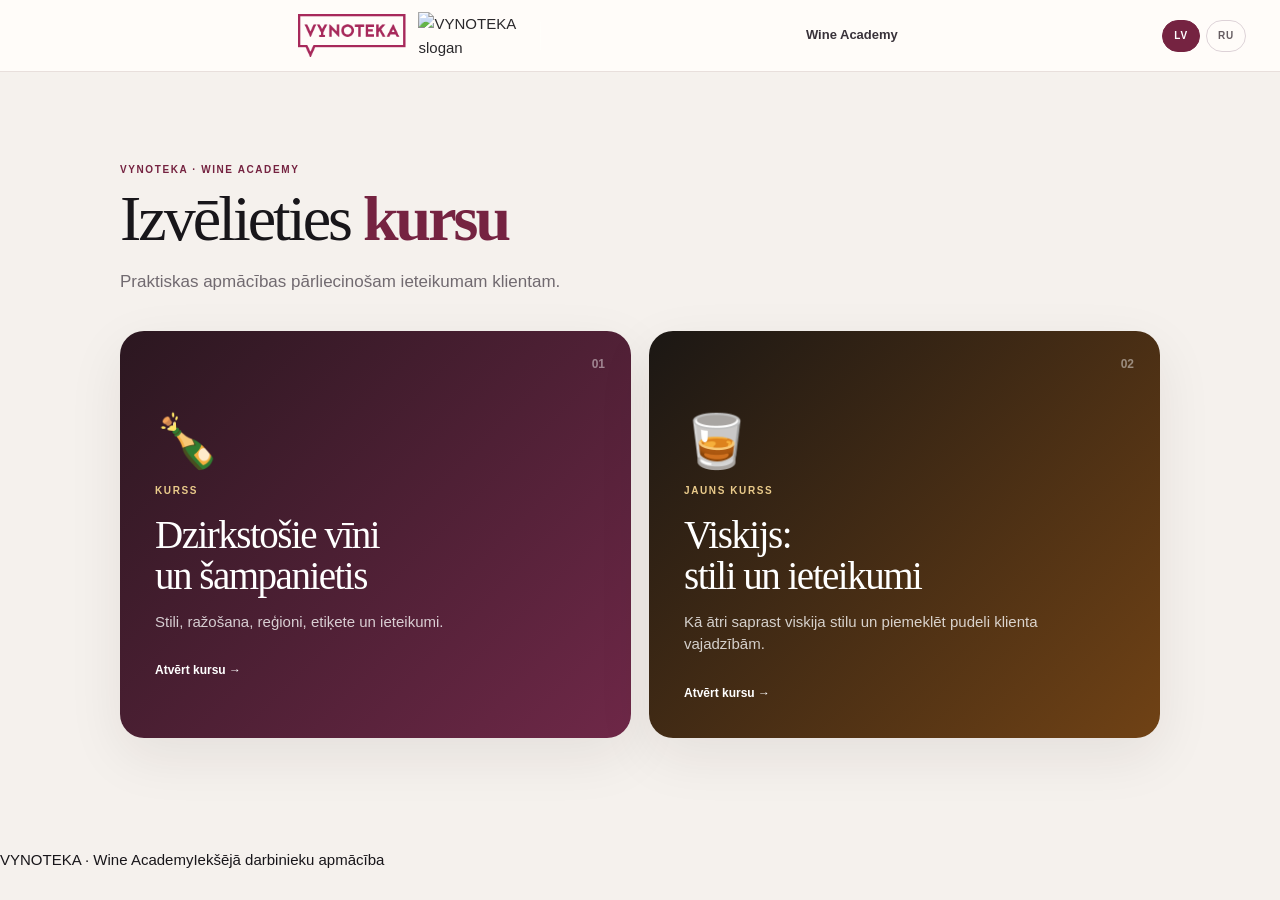
==== index.html @ c2e8c4f8 "Add files via upload" ====
<!doctype html><html lang="lv"><head><meta charset="utf-8"><meta name="viewport" content="width=device-width,initial-scale=1"><title>VYNOTEKA Wine Academy</title><link rel="stylesheet" href="style.css"></head><body class="academy-home"><header class="topbar">
  <div class="brand brand-logos"><img class="brand-logo-main" alt="VYNOTEKA" src="[data-uri]"><img class="brand-logo-slogan" alt="VYNOTEKA slogan" src="https://vynoteka.lv/build/assets/images/slogan_lv.svg"></div>
  <div class="top-center"><span data-ru>Wine Academy</span><span data-lv>Wine Academy</span></div>
  <div class="language-switch">
    <button id="lvBtn" class="lang active">LV</button>
    <button id="ruBtn" class="lang">RU</button>
  </div>
</header><main class="academy-selector"><div class="selector-intro"><div class="eyebrow">VYNOTEKA · WINE ACADEMY</div><h1 data-ru>Выберите <strong>курс</strong></h1><h1 data-lv>Izvēlieties <strong>kursu</strong></h1><p data-ru>Практическое обучение для уверенной рекомендации напитков клиентам.</p><p data-lv>Praktiskas apmācības pārliecinošam ieteikumam klientam.</p></div><div class="course-choice-grid"><a class="course-choice sparkling" href="sparkling-wine.html"><span class="choice-number">01</span><span class="choice-icon">🍾</span><div class="eyebrow" data-ru>КУРС</div><div class="eyebrow" data-lv>KURSS</div><h2 data-ru>Игристые вина<br>и шампанское</h2><h2 data-lv>Dzirkstošie vīni<br>un šampanietis</h2><p data-ru>Стили, производство, регионы, этикетка и рекомендации.</p><p data-lv>Stili, ražošana, reģioni, etiķete un ieteikumi.</p><span class="choice-link" data-ru>Открыть курс →</span><span class="choice-link" data-lv>Atvērt kursu →</span></a><a class="course-choice whisky" href="whisky.html"><span class="choice-number">02</span><span class="choice-icon">🥃</span><div class="eyebrow" data-ru>НОВЫЙ КУРС</div><div class="eyebrow" data-lv>JAUNS KURSS</div><h2 data-ru>Виски:<br>стили и рекомендации</h2><h2 data-lv>Viskijs:<br>stili un ieteikumi</h2><p data-ru>Как быстро понять стиль виски и подобрать бутылку под запрос.</p><p data-lv>Kā ātri saprast viskija stilu un piemeklēt pudeli klienta vajadzībām.</p><span class="choice-link" data-ru>Открыть курс →</span><span class="choice-link" data-lv>Atvērt kursu →</span></a></div></main><footer><span>VYNOTEKA · Wine Academy</span><span data-ru>Внутреннее обучение персонала</span><span data-lv>Iekšējā darbinieku apmācība</span></footer><script src="script.js"></script></body></html>
---- style.css ----
:root{
  --ink:#18161a;--muted:#716a70;--bg:#f5f1ed;--paper:#fffdfa;--line:#e8dfdc;
  --wine:#752341;--wine2:#9e3d62;--rose:#f1dbe2;--gold:#b88a4a;--gold2:#ead9bd;
  --dark:#171316;--dark2:#241a20;--good:#35775b;--bad:#a54c57;
  --shadow:0 18px 55px rgba(37,22,29,.08);--radius:22px;
}
*{box-sizing:border-box}html{scroll-behavior:smooth}body{margin:0;background:var(--bg);color:var(--ink);font:15px/1.6 Inter,ui-sans-serif,Segoe UI,Arial,sans-serif}button,a{font:inherit}
body.lv [data-ru],body.ru [data-lv]{display:none}
/* TOP BAR */
.topbar{height:72px;background:rgba(255,253,250,.92);backdrop-filter:blur(18px);border-bottom:1px solid var(--line);position:sticky;top:0;z-index:50;display:flex;align-items:center;justify-content:space-between;padding:0 34px}.topbar:before{content:"";font-weight:950;letter-spacing:-1.8px;font-size:25px;color:var(--wine);border:0;padding:0}.top-center{font-size:13px;font-weight:750;color:#39323a}.language-switch,.landing-lang{display:flex;gap:6px}.lang{border:1px solid #ddd2d7;background:transparent;color:#665d62;border-radius:999px;padding:7px 11px;cursor:pointer;font-size:10px;font-weight:900;letter-spacing:.08em}.lang.active{background:var(--wine);color:#fff;border-color:var(--wine)}
/* LANDING */
.landing{background:linear-gradient(180deg,#191316 0%,#21161c 58%,#f5f1ed 58.1%,#f5f1ed 100%);padding:0 0 80px}.landing-wrap{max-width:1240px;margin:0 auto;padding:28px 26px 0}.landing-topline{display:flex;justify-content:space-between;align-items:center;color:#eadfe3}.landing-topline .eyebrow{color:#d8b982}.landing-hero{min-height:560px;margin-top:14px;display:grid;grid-template-columns:1.15fr .85fr;gap:38px;align-items:center}.hero-copy{color:#fff}.hero-kicker{display:inline-flex;padding:7px 11px;border:1px solid rgba(255,255,255,.15);background:rgba(255,255,255,.06);border-radius:999px;font-size:9px;letter-spacing:.18em;font-weight:900;color:#d9bdc8}.hero-copy h1{font:500 clamp(58px,7vw,98px)/.88 Georgia,serif;letter-spacing:-5px;margin:20px 0 20px}.hero-copy h1 strong{font-weight:500;color:#dca7b8}.hero-copy p{max-width:650px;color:#d6cbd0;font-size:17px}.hero-actions{display:flex;align-items:center;gap:15px;margin-top:26px;flex-wrap:wrap}.landing-primary{border:0;background:#fff;color:var(--wine);border-radius:999px;padding:13px 19px;font-weight:900;cursor:pointer;box-shadow:0 12px 34px rgba(0,0,0,.22)}.landing-primary:hover{transform:translateY(-2px)}.hero-note{color:#cbbdc2;font-size:11px;font-weight:700}
.hero-side{display:flex;flex-direction:column;align-items:center;gap:18px}.bottle-art{position:relative;width:285px;height:405px;filter:drop-shadow(0 30px 35px rgba(0,0,0,.32))}.bottle-neck{position:absolute;top:0;left:116px;width:54px;height:115px;border-radius:14px 14px 7px 7px;background:linear-gradient(90deg,#4c2634,#9b5b71 50%,#321a24)}.bottle-cap{position:absolute;top:0;left:116px;width:54px;height:25px;border-radius:8px;background:linear-gradient(90deg,#b2874e,#efdbb5,#8d6536)}.bottle-body{position:absolute;top:91px;left:43px;width:200px;height:298px;border-radius:78px 78px 44px 44px;background:radial-gradient(circle at 35% 20%,#76515e,#26151d 58%,#130f12);border:1px solid rgba(255,255,255,.12);display:grid;place-items:center}.bottle-label{width:137px;height:175px;background:#f5ead8;color:#2a2023;border:6px double #ad8b59;display:grid;place-items:center;text-align:center;font-weight:950;line-height:1.05;box-shadow:0 10px 25px rgba(0,0,0,.18)}.bottle-label small{display:block;letter-spacing:2px;font-size:9px;font-weight:800}.hero-tag{background:rgba(255,255,255,.08);border:1px solid rgba(255,255,255,.12);backdrop-filter:blur(16px);color:#e8dfe3;padding:12px 16px;border-radius:15px;font-size:11px;text-align:center}.hero-tag b{display:block;color:#fff}.landing-stats{display:grid;grid-template-columns:repeat(4,1fr);gap:10px;margin-top:18px}.landing-stats>div{background:rgba(255,255,255,.07);border:1px solid rgba(255,255,255,.12);border-radius:16px;padding:17px;color:#fff;backdrop-filter:blur(12px)}.landing-stats b{display:block;font-size:28px}.landing-stats span{font-size:11px;color:#cfc3c8}.landing-section-title{margin-top:105px;text-align:center}.landing-section-title .eyebrow{color:#9f7a82}.landing-section-title h2{font:500 43px/1.05 Georgia,serif;color:var(--ink);letter-spacing:-1.5px;margin:7px 0 28px}
.module-grid{display:grid;grid-template-columns:repeat(3,1fr);gap:12px}.module-grid article{background:var(--paper);border:1px solid var(--line);border-radius:18px;padding:20px;box-shadow:var(--shadow);transition:.2s}.module-grid article:hover{transform:translateY(-4px);box-shadow:0 24px 60px rgba(41,22,31,.12)}.module-grid article>span{display:inline-grid;place-items:center;width:32px;height:32px;border-radius:50%;background:var(--rose);color:var(--wine);font-size:10px;font-weight:950}.module-grid h3{font-size:17px;margin:14px 0 4px}.module-grid p{color:var(--muted);font-size:12px;margin:4px 0}.module-final{background:linear-gradient(135deg,#25151d,#452332)!important;color:#fff;border-color:#5a3141!important}.module-final p{color:#d3c2c9}.module-final>span{background:#d8b982!important;color:#24181c!important}.landing-bottom{margin-top:18px;padding:20px 21px;background:var(--paper);border:1px solid var(--line);border-radius:20px;display:flex;justify-content:space-between;align-items:end;gap:20px;box-shadow:var(--shadow)}.flow{display:flex;align-items:center;gap:16px;margin-top:9px}.flow span{display:flex;align-items:center;gap:8px;font-size:12px;font-weight:800}.flow b{width:27px;height:27px;display:grid;place-items:center;border-radius:50%;background:var(--wine);color:#fff;font-size:9px}.flow i{font-style:normal;color:#b9aeb3}.landing-secondary{border:1px solid var(--wine);color:var(--wine);background:transparent;border-radius:999px;padding:11px 16px;font-weight:900;cursor:pointer;white-space:nowrap}
/* COURSE APP */
.app{max-width:1240px;margin:0 auto;background:var(--paper);display:flex;min-height:calc(100vh - 72px);box-shadow:0 0 0 1px #eee7e4}.sidebar{width:250px;flex:0 0 250px;background:#fbf7f4;border-right:1px solid var(--line);padding:22px 14px;position:sticky;top:72px;height:calc(100vh - 72px);overflow:auto}.progress-row{display:flex;justify-content:space-between;color:#756c72;font-size:11px;margin-bottom:7px}.progress{height:7px;background:#ebe3e5;border-radius:99px;overflow:hidden}.progress div{height:100%;width:0;background:linear-gradient(90deg,var(--wine),var(--wine2));transition:.25s}.nav{width:100%;border:0;background:transparent;color:#625a60;border-radius:12px;text-align:left;display:flex;gap:9px;align-items:center;padding:10px 10px;cursor:pointer;font-size:12px;margin:2px 0}.nav span:first-child{width:25px;color:#aa9ba2;font-size:9px;font-weight:900}.nav.active{background:#f1e2e7;color:var(--wine);font-weight:850;box-shadow:inset 3px 0 0 var(--wine)}.nav:hover{background:#f5eaed}.side-note{margin-top:18px;border-top:1px solid var(--line);padding-top:15px;color:#756c72;font-size:11px}.side-note b{color:var(--wine)}.content{width:calc(100% - 250px);padding:38px 42px;background:var(--paper)}.section{display:none}.section.active{display:block}.eyebrow{font-size:10px;letter-spacing:.16em;text-transform:uppercase;color:var(--wine);font-weight:900}.heading{margin-bottom:24px}.heading h2{font:500 40px/1.08 Georgia,serif;letter-spacing:-1.2px;margin:6px 0 8px}.heading p{color:var(--muted);max-width:820px;margin:3px 0}.hero{background:linear-gradient(135deg,#fbf0f4,#f7e5ec 53%,#fbf3e7);border:1px solid #ead9df;padding:34px;border-radius:24px;display:flex;align-items:center;justify-content:space-between;box-shadow:var(--shadow)}.hero h1{font:500 47px/1 Georgia,serif;letter-spacing:-2px;margin:7px 0 14px}.hero p{max-width:640px;color:#655b61}.hero-icon{font-size:86px;filter:drop-shadow(0 20px 17px rgba(89,36,58,.16))}.primary{border:0;background:var(--wine);color:#fff;border-radius:999px;padding:12px 18px;font-weight:900;cursor:pointer}.primary.dark{background:var(--dark)}.wide{width:100%}.stats{display:grid;grid-template-columns:repeat(4,1fr);border:1px solid var(--line);border-radius:16px;margin:16px 0;overflow:hidden;background:#fff}.stats>div{padding:15px;border-right:1px solid var(--line)}.stats>div:last-child{border-right:0}.stats b{display:block;font-size:24px;color:var(--wine)}.stats span{font-size:10px;color:var(--muted)}.grid-3{display:grid;grid-template-columns:repeat(3,1fr);gap:12px}.card,.mini-grid article,.country-grid article,.grape-grid article,.label-card,.method,.case,.q{background:#fff;border:1px solid var(--line);border-radius:17px;padding:18px;box-shadow:0 7px 26px rgba(48,26,35,.04)}.card:hover,.mini-grid article:hover,.country-grid article:hover,.grape-grid article:hover{transform:translateY(-2px);box-shadow:0 16px 38px rgba(48,26,35,.07);transition:.2s}.card h3{margin:0 0 5px}.card p{color:#6e656b;margin:5px 0}.gold-note{background:#fbf3e7;border:1px solid #eadac1;border-left:4px solid var(--gold);padding:13px 15px;margin-top:15px;border-radius:12px;color:#604f3d}.gold-note span{margin-left:4px}.definition{display:grid;grid-template-columns:2fr 1fr;gap:15px;border:1px solid var(--line);background:#fff;padding:20px;border-radius:18px}.feature-list{display:grid;grid-template-columns:1fr 1fr;gap:8px;margin-top:12px}.feature-list span{border:1px solid var(--line);padding:9px;border-radius:10px;font-size:12px;background:#fcfaf8}.big-fact{background:#f8f1f1;border-radius:15px;padding:20px}.big-fact>span{color:var(--wine);font-size:38px;font-weight:950}.mini-grid,.country-grid,.grape-grid{display:grid;grid-template-columns:repeat(3,1fr);gap:12px;margin-top:14px}.mini-grid p,.country-grid p,.grape-grid p{color:#766e73;font-size:12px}.method{display:grid;grid-template-columns:44px 1fr;gap:15px;margin:11px 0}.method>b{width:34px;height:34px;background:var(--rose);color:var(--wine);display:grid;place-items:center;border-radius:50%;font-size:11px}.method h3{margin:0 0 4px}.method p{color:#6e656b;margin:0}.tag{display:inline-block;margin-top:8px;color:var(--wine);font-size:10px;font-weight:800}.champagne{text-align:center;background:linear-gradient(135deg,#f7f1ef,#f7e5eb);border:1px solid #ead9df;padding:33px;border-radius:20px}.champagne strong{color:var(--wine);font:700 44px/1 Georgia,serif;letter-spacing:3px}.champagne p{max-width:760px;margin:8px auto;color:#685d63}.sweet-scale{display:grid;grid-template-columns:repeat(7,1fr);gap:3px;background:#ebe4e5;padding:3px;border-radius:12px;overflow:hidden}.sweet-scale div{background:#fff;padding:12px 5px;text-align:center}.sweet-scale .selected{background:var(--rose);color:var(--wine)}.sweet-scale b{display:block;font-size:10px}.sweet-scale small{font-size:9px;color:#7a7176}.red-note{margin-top:14px;background:#faeeee;border-left:4px solid var(--bad);padding:12px 15px;border-radius:10px;color:#744449}.label-grid{display:grid;grid-template-columns:repeat(5,1fr);gap:9px}.label-card strong{color:var(--wine);font-size:11px}.label-card h3{font-size:13px}.label-card p{font-size:11px;color:#776d73}.label-demo{margin:20px 0 18px}.wine-label-visual{position:relative;min-height:360px;background:linear-gradient(180deg,#fbf5f1,#f4ebe9);border:1px solid var(--line);border-radius:20px;padding:30px}.prosecco-label{position:relative;width:245px;min-height:295px;margin:0 auto;background:linear-gradient(180deg,#faf7ef,#ece4d3);border:7px double #c9b58f;display:flex;flex-direction:column;align-items:center;justify-content:center;text-align:center;color:#2b2925;box-shadow:0 18px 30px rgba(54,33,39,.12);border-radius:4px}.prosecco-label:before{content:"";position:absolute;inset:10px;border:1px solid #d4c4a5;pointer-events:none}.label-small{font-size:11px;letter-spacing:3px;margin-bottom:20px}.label-main{font-size:38px;font-weight:900;letter-spacing:3px}.label-sub{font-size:17px;font-weight:800;letter-spacing:1px;margin-top:22px}.label-bottom{font-size:11px;margin-top:24px}.callout{position:absolute;background:var(--dark);color:#fff;padding:9px 12px;border-radius:10px;font-size:11px;display:flex;align-items:center;gap:8px;box-shadow:0 8px 20px rgba(0,0,0,.13)}.callout b{width:23px;height:23px;border-radius:50%;background:var(--gold);display:grid;place-items:center;color:#fff;font-size:10px}.callout:after{content:"";position:absolute;height:1px;background:var(--gold);width:75px}.callout-1{left:8%;top:70px}.callout-1:after{right:-75px;top:50%}.callout-2{right:8%;top:125px}.callout-2:after{left:-75px;top:50%}.callout-3{left:8%;bottom:95px}.callout-3:after{right:-75px;top:50%}.callout-4{right:8%;bottom:45px}.callout-4:after{left:-75px;top:50%}.sales-grid{display:grid;grid-template-columns:repeat(4,1fr);border:1px solid var(--line);border-radius:17px;overflow:hidden;background:#fff}.sales-grid>div{padding:18px;border-right:1px solid var(--line)}.sales-grid>div:last-child{border-right:0}.sales-grid b{color:var(--wine);font-size:22px}.sales-grid h3{font-size:14px;margin:6px 0}.sales-grid p{font-size:11px;color:#766d72}.sales-script{background:linear-gradient(135deg,#fbf0f4,#f8efe6);border:1px solid #eadadd;padding:16px;margin-top:15px;border-radius:15px}.case button{display:block;width:100%;border:1px solid #ded4d9;background:#fcfaf9;text-align:left;padding:10px;margin:6px 0;cursor:pointer;border-radius:10px}.case button:hover{border-color:var(--wine);color:var(--wine)}.case-feedback{min-height:20px;font-weight:800}.q h3{font-size:14px;margin:0 0 7px}.q+.q{margin-top:9px}.q label{display:block;background:#fcfaf9;padding:9px;margin:5px 0;font-size:12px;cursor:pointer;border-radius:10px}.q.correct{border-left:4px solid var(--good)}.q.incorrect{border-left:4px solid var(--bad)}.result{margin-top:15px;border:2px solid var(--wine);padding:22px;text-align:center;border-radius:16px;background:#fff}.result.pass{border-color:var(--good)}.result.fail{border-color:var(--bad)}.result .score{font:700 54px/1 Georgia,serif;color:var(--wine)}.hidden{display:none}.footer{background:#1a1417;color:#dacdd2;padding:25px 32px;display:flex;justify-content:space-between;font-size:10px;max-width:1240px;margin:auto}
@media(max-width:1050px){.landing-hero{grid-template-columns:1fr}.hero-side{display:none}.landing-stats{grid-template-columns:repeat(2,1fr)}.module-grid{grid-template-columns:1fr 1fr}.product-grid{grid-template-columns:repeat(3,1fr)}.label-grid{grid-template-columns:repeat(3,1fr)}.sweet-scale{grid-template-columns:repeat(4,1fr)}}
@media(max-width:900px){.sidebar{width:215px;flex-basis:215px}.content{width:calc(100% - 215px);padding:28px 24px}.grid-3,.grape-grid,.sales-grid{grid-template-columns:1fr 1fr}.stats{grid-template-columns:1fr 1fr}}
@media(max-width:700px){.topbar{padding:0 14px;height:62px}.top-center{display:none}.landing{padding-bottom:55px}.landing-wrap{padding:18px 14px 0}.landing-topline{gap:10px}.landing-hero{min-height:auto;padding:55px 0 35px}.hero-copy h1{font-size:58px;letter-spacing:-3px}.hero-copy p{font-size:14px}.landing-stats{grid-template-columns:1fr 1fr}.landing-section-title{margin-top:70px}.landing-section-title h2{font-size:32px}.module-grid{grid-template-columns:1fr}.landing-bottom{display:block}.landing-secondary{margin-top:17px;width:100%}.flow{display:grid;gap:10px}.flow i{display:none}.app{display:block;box-shadow:none}.sidebar{position:static;width:100%;height:auto;border-right:0;border-bottom:1px solid var(--line)}.sidebar nav{display:grid;grid-template-columns:1fr 1fr}.content{width:100%;padding:21px 13px}.heading h2{font-size:33px}.hero{padding:25px}.hero h1{font-size:37px}.hero-icon{display:none}.grid-3,.mini-grid,.definition,.country-grid,.grape-grid,.sales-grid{grid-template-columns:1fr}.stats{grid-template-columns:1fr 1fr}.label-grid{grid-template-columns:1fr 1fr}.sweet-scale{grid-template-columns:1fr 1fr}.champagne strong{font-size:31px}.product-grid{grid-template-columns:1fr 1fr}.wine-label-visual{min-height:560px}.callout-1{left:10px;top:18px}.callout-2{right:10px;top:120px}.callout-3{left:10px;bottom:120px}.callout-4{right:10px;bottom:25px}.callout:after{width:45px}.callout-1:after,.callout-3:after{right:-45px}.callout-2:after,.callout-4:after{left:-45px}.footer{padding:20px 13px;display:block}}
@media(max-width:430px){.hero-copy h1{font-size:48px}.landing-stats{grid-template-columns:1fr}.product-grid{grid-template-columns:1fr}.topbar:before{font-size:21px}.lang{padding:6px 9px}}

.bottle-photo{display:block;width:min(390px,100%);height:auto;max-height:500px;object-fit:contain;filter:drop-shadow(0 28px 32px rgba(0,0,0,.34));transform:translateY(4px);}
.hero-side{display:flex;justify-content:center;align-items:center;min-height:430px}
@media(max-width:1050px){.hero-side{display:none}.bottle-photo{width:320px}}

/* v14 header logos + label examples */
.brand-logos{display:flex;align-items:center;gap:14px;min-height:40px}
.brand-logo-main{width:108px;height:auto;display:block}
.brand-logo-slogan{width:100px;height:auto;display:block;opacity:.92}
.brand-logos::after{content:"";width:1px;height:28px;background:rgba(255,255,255,.18);margin-left:2px}
.label-examples-title{margin:26px 0 12px}
.label-examples-title h3{margin:2px 0 3px;font-size:18px}
.label-examples-title p{margin:4px 0;color:var(--muted);font-size:12px}
.label-examples{display:grid;grid-template-columns:1fr 1fr;gap:14px;margin-bottom:16px}
.example-label-card{background:#fff;border:1px solid var(--line);border-radius:14px;padding:14px;display:grid;grid-template-columns:160px 1fr;gap:14px;align-items:center}
.mini-label{height:175px;border:5px double #c9b98e;background:linear-gradient(180deg,#fbf7ee,#eee3cc);display:flex;flex-direction:column;align-items:center;justify-content:center;text-align:center;position:relative;color:#27231e}
.mini-label.creme{background:linear-gradient(180deg,#f6f1e6,#e7ddc7);border-color:#b99c78}
.mini-label:before{content:"";position:absolute;inset:8px;border:1px solid #d2c19c}
.mini-label-brand{font-size:12px;letter-spacing:3px;margin-bottom:18px}
.mini-label strong{font-size:26px;letter-spacing:2px}
.mini-label small{font-size:8px;letter-spacing:1.2px;margin-top:14px}
.example-meta{display:flex;flex-direction:column;gap:6px}
.example-meta b{font-size:14px}
.example-meta span{font-size:12px;color:var(--muted)}
@media(max-width:700px){
 .brand-logo-main{width:90px}.brand-logo-slogan{width:82px}.brand-logos{gap:9px}
 .label-examples{grid-template-columns:1fr}
 .example-label-card{grid-template-columns:130px 1fr}
 .mini-label{height:155px}
}

/* Requested: headline "От основ к уверенной рекомендации" in white */
.white-title,
.hero-subtitle.white-title{
  color:#ffffff !important;
}

/* Bottle showcase */
.bottle-showcase{display:flex;flex-direction:column;align-items:center;justify-content:center;gap:14px;min-height:470px}
.bottle-main{display:flex;flex-direction:column;align-items:center}
.bottle-main .bottle-photo{display:block;width:min(360px,100%);height:340px;object-fit:contain;filter:drop-shadow(0 28px 32px rgba(0,0,0,.34));transform:translateY(4px)}
.bottle-caption{display:flex;flex-direction:column;align-items:center;margin-top:-3px;text-align:center}
.bottle-caption strong{font-size:12px;color:#fff;font-weight:900}
.bottle-caption span{font-size:9px;color:rgba(255,255,255,.72);margin-top:2px}
.bottle-strip{display:grid;grid-template-columns:repeat(4,96px);gap:8px;justify-content:center}
.bottle-mini{background:rgba(255,255,255,.82);border:1px solid rgba(255,255,255,.55);border-radius:12px;padding:7px 5px 8px;text-align:center;backdrop-filter:blur(6px);box-shadow:0 8px 18px rgba(0,0,0,.16)}
.bottle-mini img{width:64px;height:96px;object-fit:contain;display:block;margin:0 auto 4px;mix-blend-mode:multiply;filter:drop-shadow(0 7px 7px rgba(0,0,0,.16))}
.bottle-mini span{display:block;font-size:8px;line-height:1.15;color:#27252a;font-weight:900;min-height:18px}
.bottle-mini small{display:block;font-size:7px;color:#716a71;margin-top:3px;line-height:1.1}
@media(max-width:1050px){.hero-side{display:flex}.bottle-showcase{min-height:auto}.bottle-main .bottle-photo{height:290px;width:300px}.bottle-strip{grid-template-columns:repeat(4,78px);gap:6px}.bottle-mini img{width:52px;height:76px}}
@media(max-width:700px){.bottle-showcase{margin-top:25px}.bottle-main .bottle-photo{height:260px;width:270px}.bottle-strip{grid-template-columns:repeat(2,90px);gap:8px}.bottle-mini img{width:56px;height:82px}}

.bottle-group{display:block;max-width:420px;width:42vw;height:auto;margin:-10px auto 0;filter:drop-shadow(0 18px 25px rgba(0,0,0,.18));position:relative;z-index:2}
@media(max-width:800px){.bottle-group{max-width:340px;width:72vw;margin-top:8px}}

/* Single hero composition: replaces the former Jeeper + thumbnail strip */
.bottle-composition-hero{display:block;width:min(560px,44vw);max-width:100%;height:auto;margin:0 auto;object-fit:contain;filter:drop-shadow(0 28px 35px rgba(20,10,18,.24));}
.bottle-showcase{display:flex;align-items:center;justify-content:center;min-height:100%;}
@media(max-width:900px){.bottle-composition-hero{width:min(520px,78vw)}}

/* Guide content from the uploaded Dzirkstošo vīnu ceļvedis */
.guide-block{margin-top:26px;padding:22px;background:linear-gradient(135deg,#fbf8f4,#fff);border:1px solid var(--line);border-radius:18px}
.guide-kicker{font-size:10px;letter-spacing:1.5px;color:var(--gold);font-weight:900}.guide-block h3{font-size:25px;margin:4px 0}.guide-intro{color:var(--muted);margin:0 0 16px}
.style-grid{display:grid;grid-template-columns:repeat(3,1fr);gap:11px}.style-card{background:#fff;border:1px solid var(--line);border-radius:14px;overflow:hidden;box-shadow:0 6px 18px rgba(0,0,0,.05)}.style-head{padding:12px 14px;background:#241b22;color:#fff;display:flex;flex-direction:column;gap:3px}.style-head strong{font-size:15px}.style-head span{font-size:10px;color:#e7dbe2}
.champagne-card .style-head{background:#9a742d}.cremant-card .style-head{background:#6e3e78}.cava-card .style-head{background:#57733b}.prosecco-card .style-head{background:#385b87}.lambrusco-card .style-head{background:#a44e5b}.asti-card .style-head{background:#c27818}
.style-body{padding:13px;display:grid;gap:8px}.style-body div{display:grid;grid-template-columns:105px 1fr;gap:8px;font-size:10px}.style-body b{color:#7a2b4d}.style-body span{color:#5f5b60}
.guide-reference{display:grid;grid-template-columns:1fr 1fr;gap:10px;margin-top:12px}.guide-reference>div{padding:13px;background:#f8f3f6;border-radius:11px}.guide-reference p{font-size:11px;color:#66616a;margin:5px 0 0}
.guide-image-details{margin-top:13px;border:1px solid var(--line);border-radius:12px;background:#fff;overflow:hidden}.guide-image-details summary{cursor:pointer;padding:12px 14px;font-weight:900;color:#7d2343}.guide-image-details img{display:block;width:100%;height:auto;border-top:1px solid var(--line)}
.service-guide,.pairing-guide{margin-top:18px;padding:18px;background:#fff;border:1px solid var(--line);border-radius:15px}.service-head{font-size:10px;letter-spacing:1.3px;color:var(--gold);font-weight:900;margin-bottom:10px}.service-grid{display:grid;grid-template-columns:repeat(4,1fr);gap:10px}.service-grid>div{padding:13px;border-radius:11px;background:#fbf8f4}.service-grid p{font-size:11px;color:var(--muted);margin:5px 0 0}.pairing-grid{display:grid;grid-template-columns:repeat(3,1fr);gap:9px}.pairing-grid>div{padding:12px;background:#fbf8f4;border-radius:10px}.pairing-grid b{display:block;color:#7d2343;font-size:12px}.pairing-grid span{display:block;font-size:10px;color:var(--muted);margin-top:4px}
@media(max-width:900px){.style-grid{grid-template-columns:repeat(2,1fr)}.service-grid{grid-template-columns:1fr 1fr}.pairing-grid{grid-template-columns:1fr 1fr}}
@media(max-width:650px){.style-grid,.guide-reference,.service-grid,.pairing-grid{grid-template-columns:1fr}.guide-block{padding:16px}.style-body div{grid-template-columns:90px 1fr}}

/* v24 requested refinements */
.white-hero-title{color:#fff !important;}
/* Transparent VYNOTEKA LV slogan in header */
.header-slogan,
.logo-slogan,
.slogan-lv{background:transparent !important;display:inline-block;}

.brand-logo-main{width:108px;height:auto;display:block}.brand-logo-slogan{width:108px;height:auto;display:block;background:transparent}.brand-logos{display:flex;align-items:center;gap:12px;min-height:40px}

/* v27 exact requested landing adjustments */
.course-eyebrow{font-size:14px !important;letter-spacing:.14em;line-height:1.2;}
.hero-subtitle-small{font-size:31px !important;line-height:1.08 !important;}
@media(max-width:900px){.course-eyebrow{font-size:13px !important}.hero-subtitle-small{font-size:28px !important}}
@media(max-width:600px){.course-eyebrow{font-size:12px !important}.hero-subtitle-small{font-size:24px !important}}

/* v28 header adjustment: only the two logos on the left */
.header-inner{
  justify-content:flex-start !important;
}
.logo-wrap{
  margin-left:0 !important;
  margin-right:auto !important;
  display:flex !important;
  align-items:center !important;
  justify-content:flex-start !important;
}
.logo-img-vyno,
.logo-img-tara{
  display:block !important;
}
.logo-divider{
  display:block !important;
}

/* v29 — mobile-only optimisation. Desktop styles above remain unchanged. */
@media (max-width:700px){
  html{scroll-behavior:smooth;overflow-x:hidden}
  body{overflow-x:hidden}
  .topbar{
    height:58px!important;
    padding:0 12px!important;
    gap:8px;
  }
  .brand-logos{gap:8px!important;min-height:34px!important}
  .brand-logo-main{width:88px!important;max-width:88px!important}
  .brand-logo-slogan{width:78px!important;max-width:78px!important}
  .brand-logos::after{height:24px!important}
  .top-center{display:none!important}
  .language-switch{margin-left:auto!important;gap:5px!important}
  .lang{padding:7px 10px!important;font-size:10px!important;min-width:38px;min-height:32px}

  .landing{padding-bottom:34px!important;background:linear-gradient(180deg,#191316 0%,#21161c 54%,#f5f1ed 54.1%,#f5f1ed 100%)!important}
  .landing-wrap{padding:16px 12px 0!important}
  .landing-topline{gap:6px!important;align-items:flex-start!important}
  .landing-topline .eyebrow{font-size:9px!important;line-height:1.25!important}
  .landing-hero{
    min-height:auto!important;
    margin-top:8px!important;
    display:flex!important;
    flex-direction:column!important;
    gap:10px!important;
    align-items:stretch!important;
    padding:24px 0 14px!important;
  }
  .hero-copy{width:100%!important}
  .hero-kicker{font-size:8px!important;padding:6px 9px!important}
  .hero-copy h1{
    font-size:40px!important;
    line-height:.94!important;
    letter-spacing:-2px!important;
    margin:13px 0 12px!important;
  }
  .hero-copy p{
    font-size:12px!important;
    line-height:1.45!important;
    max-width:none!important;
    margin:0!important;
  }
  .hero-actions{margin-top:12px!important;gap:8px!important}
  .hero-note{font-size:9px!important}
  .hero-side{
    display:flex!important;
    width:100%!important;
    min-height:auto!important;
    margin-top:5px!important;
    order:2!important;
  }
  .bottle-composition-hero{
    width:min(420px,94vw)!important;
    max-width:100%!important;
    height:auto!important;
    margin:0 auto!important;
    transform:none!important;
  }
  .landing-section-title{
    margin-top:42px!important;
    padding:0 4px!important;
  }
  .landing-section-title .course-eyebrow{
    font-size:14px!important;
    letter-spacing:.11em!important;
    line-height:1.25!important;
  }
  .landing-section-title h2{
    font-size:21px!important;
    line-height:1.12!important;
    letter-spacing:-.4px!important;
    margin:7px 0 17px!important;
  }
  .module-grid{
    grid-template-columns:1fr!important;
    gap:8px!important;
  }
  .module-grid article{
    padding:14px!important;
    border-radius:14px!important;
  }
  .module-grid article>span{
    width:27px!important;
    height:27px!important;
    font-size:9px!important;
  }
  .module-grid h3{font-size:15px!important;margin:9px 0 3px!important}
  .module-grid p{font-size:10px!important;line-height:1.35!important}

  /* course content / navigation */
  .app{
    display:block!important;
    width:100%!important;
    min-height:auto!important;
    box-shadow:none!important;
    margin:0!important;
  }
  .sidebar{
    position:relative!important;
    top:auto!important;
    width:100%!important;
    height:auto!important;
    border-right:0!important;
    border-bottom:1px solid var(--line)!important;
    padding:13px 12px!important;
    overflow:visible!important;
  }
  .sidebar nav{
    display:grid!important;
    grid-template-columns:1fr 1fr!important;
    gap:4px!important;
  }
  .nav{
    min-height:42px!important;
    padding:8px 9px!important;
    margin:0!important;
    font-size:11px!important;
    line-height:1.25!important;
    border-radius:10px!important;
  }
  .nav span:first-child{width:22px!important;font-size:8px!important;flex:0 0 22px}
  .progress-row{font-size:10px!important;margin-bottom:6px!important}
  .progress{height:6px!important}
  .side-note{display:none!important}
  .content{
    width:100%!important;
    padding:22px 12px 38px!important;
  }
  .section{width:100%!important}
  .heading{margin-bottom:18px!important}
  .heading h2{font-size:29px!important;line-height:1.06!important;letter-spacing:-.6px!important}
  .heading p{font-size:12px!important;line-height:1.45!important}
  .hero{padding:20px!important;border-radius:18px!important;display:block!important}
  .hero h1{font-size:34px!important;letter-spacing:-1.2px!important}
  .hero p{font-size:12px!important}
  .hero-icon{display:none!important}
  .stats{grid-template-columns:1fr 1fr!important;margin:11px 0!important}
  .stats>div{padding:12px!important}
  .stats b{font-size:20px!important}
  .stats span{font-size:9px!important}
  .grid-3,.mini-grid,.country-grid,.grape-grid,.sales-grid,.service-grid,.style-grid,.pairing-grid,.guide-reference{
    grid-template-columns:1fr!important;
    gap:9px!important;
  }
  .card,.mini-grid article,.country-grid article,.grape-grid article,.label-card,.method,.case,.q{
    padding:14px!important;
    border-radius:14px!important;
  }
  .definition{grid-template-columns:1fr!important;padding:15px!important}
  .feature-list{grid-template-columns:1fr!important;gap:6px!important}
  .big-fact{padding:15px!important}
  .method{grid-template-columns:37px 1fr!important;gap:10px!important}
  .sweet-scale{grid-template-columns:1fr 1fr!important;gap:7px!important}
  .product-grid{grid-template-columns:1fr!important}
  .label-grid{grid-template-columns:1fr 1fr!important;gap:8px!important}
  .label-card{padding:12px!important}
  .label-card h3{font-size:13px!important}
  .label-card p{font-size:10px!important;line-height:1.35!important}
  .wine-label-visual{min-height:490px!important;padding:18px!important}
  .prosecco-label{width:190px!important;min-height:250px!important}
  .callout{font-size:9px!important;padding:7px 9px!important;max-width:120px!important}
  .callout:after{width:28px!important}
  .callout-1:after,.callout-3:after{right:-28px!important}
  .callout-2:after,.callout-4:after{left:-28px!important}
  .callout-1{left:4px!important;top:24px!important}
  .callout-2{right:4px!important;top:96px!important}
  .callout-3{left:4px!important;bottom:100px!important}
  .callout-4{right:4px!important;bottom:26px!important}
  .product-share-item{font-size:9px!important}
  .analysis-grid{grid-template-columns:1fr!important}
  .matrix-scroll{overflow-x:auto!important}
  .exam,.q{gap:8px!important}
  .q h3{font-size:14px!important;line-height:1.3!important}
  .q label{font-size:12px!important;padding:12px 10px!important;min-height:44px!important;display:flex!important;align-items:center!important;gap:8px!important}
  .q input{width:18px!important;height:18px!important;flex:0 0 18px!important}
  .result{padding:18px!important}
  .result .score{font-size:45px!important}
  footer{padding:20px 12px!important;display:block!important;font-size:9px!important}
}

@media (max-width:430px){
  .brand-logo-main{width:78px!important;max-width:78px!important}
  .brand-logo-slogan{width:70px!important;max-width:70px!important}
  .landing-wrap{padding-left:10px!important;padding-right:10px!important}
  .hero-copy h1{font-size:35px!important}
  .hero-copy p{font-size:11px!important}
  .bottle-composition-hero{width:96vw!important;max-width:420px!important}
  .landing-section-title{margin-top:34px!important}
  .landing-section-title .course-eyebrow{font-size:12px!important}
  .landing-section-title h2{font-size:19px!important}
  .module-grid article{padding:13px!important}
  .sidebar{padding:11px 9px!important}
  .sidebar nav{grid-template-columns:1fr 1fr!important}
  .nav{font-size:10px!important;min-height:40px!important}
  .content{padding-left:10px!important;padding-right:10px!important}
  .heading h2{font-size:27px!important}
  .label-grid{grid-template-columns:1fr!important}
  .sweet-scale{grid-template-columns:1fr 1fr!important}
  .wine-label-visual{min-height:520px!important}
  .callout{max-width:112px!important;font-size:8px!important}
}


/* v30 — mobile-only label diagram fix; desktop remains unchanged */
@media (max-width:700px){
  .wine-label-visual{
    position:relative !important;
    min-height:620px !important;
    overflow:hidden !important;
  }

  .prosecco-label{
    position:absolute !important;
    left:50% !important;
    top:58px !important;
    transform:translateX(-50%) !important;
    width:min(210px,48vw) !important;
    min-height:300px !important;
    z-index:1 !important;
  }

  .callout{
    z-index:4 !important;
    white-space:nowrap !important;
    font-size:10px !important;
    padding:7px 9px !important;
  }

  .callout:after{
    content:"" !important;
    position:absolute !important;
    height:1px !important;
    width:52px !important;
    background:var(--gold,#c9a24a) !important;
    top:50% !important;
  }

  .callout-1{left:8px !important;top:76px !important}
  .callout-1:after{right:-52px !important}

  .callout-2{right:8px !important;top:150px !important}
  .callout-2:after{left:-52px !important}

  .callout-3{left:8px !important;top:278px !important;bottom:auto !important}
  .callout-3:after{right:-52px !important}

  .callout-4{right:8px !important;top:365px !important;bottom:auto !important}
  .callout-4:after{left:-52px !important}
}

@media (max-width:430px){
  .wine-label-visual{min-height:590px !important}
  .prosecco-label{width:185px !important;min-height:280px !important;top:62px !important}
  .callout{font-size:9px !important;padding:7px 8px !important}
  .callout-1{top:74px !important}
  .callout-2{top:145px !important}
  .callout-3{top:270px !important}
  .callout-4{top:355px !important}
}

/* v35 — quality levels block */
.quality-levels{margin-top:18px;padding:20px;background:var(--panel,#fff);border:1px solid var(--line,#e4e0d7);border-radius:15px}
.quality-grid{display:grid;grid-template-columns:repeat(3,1fr);gap:12px;margin-top:10px}
.quality-card{background:linear-gradient(180deg,#fff,#fbfaf7);border:1px solid var(--line,#e4e0d7);border-radius:13px;padding:17px}
.quality-card h3{margin:0 0 8px;font-size:18px}
.quality-card h3 small{font-size:11px;font-weight:700;color:var(--muted,#716e67)}
.quality-card ul{margin:0;padding-left:19px}
.quality-card li{margin:6px 0;font-size:12px}
.quality-card p{font-size:12px;color:var(--muted,#716e67);margin:7px 0}
.quality-card strong{color:var(--gold,#b18a52)}
.quality-hint{border-top:1px solid var(--line,#e4e0d7);padding-top:9px;margin-top:12px !important}
@media(max-width:900px){
  .quality-grid{grid-template-columns:1fr}
}

/* Academy selector and shared course navigation */
.academy-wordmark{color:#fff;text-decoration:none;font-weight:900;letter-spacing:.06em}.academy-wordmark small{display:block;font-size:8px;letter-spacing:.2em;color:#d8b66e}.academy-selector{max-width:1100px;margin:auto;padding:90px 30px 110px}.selector-intro{max-width:650px;margin-bottom:36px}.selector-intro h1{font:500 64px/1 Georgia,serif;letter-spacing:-3px;margin:9px 0 16px}.selector-intro h1 strong{color:var(--wine)}.selector-intro p{max-width:520px;color:var(--muted);font-size:17px}.course-choice-grid{display:grid;grid-template-columns:1fr 1fr;gap:18px}.course-choice{position:relative;min-height:360px;padding:35px;border-radius:24px;text-decoration:none;overflow:hidden;transition:transform .2s,box-shadow .2s;box-shadow:var(--shadow)}.course-choice:hover{transform:translateY(-4px);box-shadow:0 22px 45px rgba(42,22,29,.2)}.course-choice.sparkling{background:linear-gradient(135deg,#2b1720,#6f2848);color:#fff}.course-choice.whisky{background:linear-gradient(135deg,#1b1714,#704215);color:#fff}.course-choice .eyebrow{color:#eacb8b}.course-choice h2{font:500 39px/1.03 Georgia,serif;letter-spacing:-1.5px;margin:16px 0 13px}.course-choice p{max-width:375px;color:rgba(255,255,255,.78);line-height:1.5}.choice-number{position:absolute;right:26px;top:24px;font-weight:900;font-size:12px;color:rgba(255,255,255,.45)}.choice-icon{display:block;font-size:52px;margin-top:34px}.choice-link{display:block;margin-top:28px;color:#fff;font-size:12px;font-weight:900}.course-homebar{max-width:1240px;margin:0 auto;padding:12px 24px;background:#fbf7f4;border-bottom:1px solid var(--line)}.course-homebar a{color:var(--wine);font-size:12px;font-weight:900;text-decoration:none}.whisky-hero{background:linear-gradient(135deg,#fcf3e8,#f5e2c7 53%,#fbf3e7)}.whisky-app .nav.active{background:#f3e8d7;color:#80511e;box-shadow:inset 3px 0 0 #9a742d}.whisky-app .nav:hover{background:#f8efdf}.whisky-app .progress div{background:linear-gradient(90deg,#80511e,#d0a55b)}.whisky-app .big-fact>span,.whisky-app .sales-grid b{color:#80511e}@media(max-width:700px){.academy-selector{padding:52px 15px 65px}.selector-intro h1{font-size:43px;letter-spacing:-2px}.course-choice-grid{grid-template-columns:1fr}.course-choice{min-height:300px;padding:25px}.course-choice h2{font-size:34px}.course-homebar{padding:10px 14px}}

/* Keep one language visible at a time, including elements styled as blocks. */
html[lang="lv"] [data-ru]{display:none!important}
html[lang="ru"] [data-lv]{display:none!important}

/* Whisky course bottle group */
.whisky-hero{min-height:390px}
.whisky-showcase{display:flex;align-items:flex-end;justify-content:center;min-width:42%}
.whisky-composition-hero{display:block;width:min(430px,38vw);max-width:100%;height:auto;object-fit:contain;filter:drop-shadow(0 24px 28px rgba(47,27,8,.27));margin:-44px -12px -42px 0}
@media(max-width:700px){.whisky-hero{min-height:auto}.whisky-showcase{min-width:0;margin-top:22px}.whisky-composition-hero{width:min(360px,90vw);margin:0 auto -20px}}

/* Dedicated whisky landing, aligned with the sparkling wine course. */
.whisky-landing{background:linear-gradient(135deg,#1a1415 0%,#241714 54%,#3f2515 100%)}
.whisky-landing .landing-hero{grid-template-columns:1.08fr .92fr;min-height:520px}
.whisky-landing .hero-copy h1 strong{color:#e2b777}
.whisky-landing .eyebrow{color:#d7a653}
.whisky-landing .hero-kicker{border-color:rgba(226,183,119,.38);color:#f1cf9b;background:rgba(255,255,255,.05)}
.whisky-landing-showcase{display:flex!important;align-items:flex-end!important;justify-content:center!important;min-height:460px!important}
.whisky-landing-image{display:block;width:min(540px,44vw);max-width:100%;height:auto;object-fit:contain;filter:drop-shadow(0 26px 30px rgba(0,0,0,.38));margin:0 -28px -54px 0}
@media(max-width:1050px){.whisky-landing .landing-hero{grid-template-columns:1fr}.whisky-landing-showcase{min-height:330px!important}.whisky-landing-image{width:min(480px,76vw);margin:0 auto -35px}}
@media(max-width:700px){.whisky-landing .landing-hero{min-height:auto}.whisky-landing-showcase{min-height:280px!important}.whisky-landing-image{width:min(390px,92vw);margin:0 auto -24px}}

/* The sparkling landing now ends only after every hero text line. */
#landing.landing:not(.whisky-landing){background:linear-gradient(135deg,#191316 0%,#21161c 58%,#3a202a 100%);padding-bottom:58px}
#landing.landing:not(.whisky-landing) .landing-hero{min-height:560px}
@media(max-width:700px){#landing.landing:not(.whisky-landing){padding-bottom:34px}#landing.landing:not(.whisky-landing) .landing-hero{min-height:auto}}

/* Keep forward navigation aligned with the right edge. */
.course-navigation .course-next{margin-left:auto!important}
.course-navigation .course-back{margin-right:auto!important}

/* Shared previous/next layout for every whisky lesson. */
.whisky-app .course-navigation{display:flex;align-items:center;width:100%;margin:32px 0 8px;gap:12px}
.whisky-app .course-navigation .course-back,.whisky-app .course-navigation .course-next{display:block;min-width:180px}
.whisky-app .course-navigation .course-back{margin-right:auto!important}
.whisky-app .course-navigation .course-next{margin-left:auto!important}
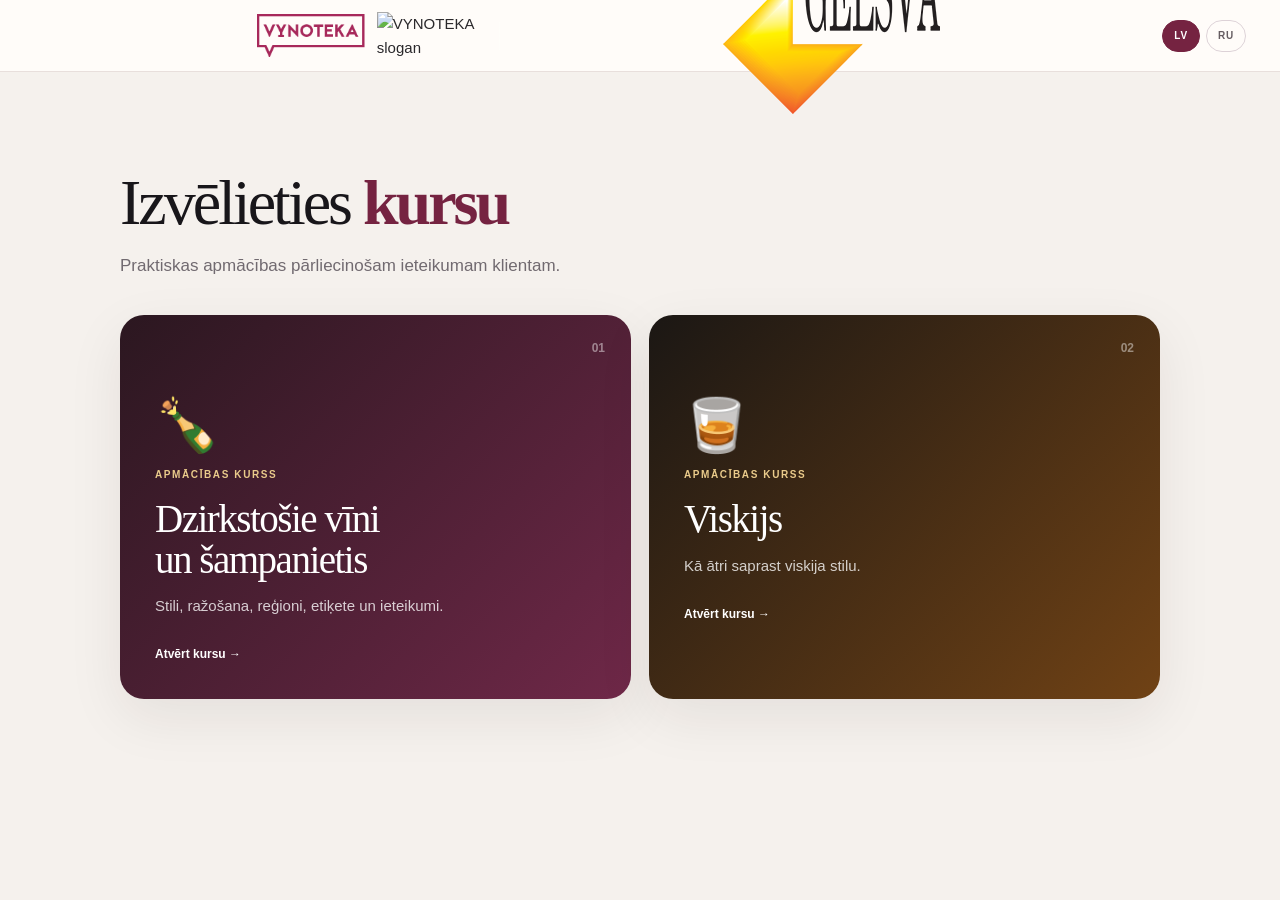
==== commit ac381757: "Add files via upload" ====
--- a/index.html
+++ b/index.html
@@ -1,8 +1,9 @@
 <!doctype html><html lang="lv"><head><meta charset="utf-8"><meta name="viewport" content="width=device-width,initial-scale=1"><title>VYNOTEKA Wine Academy</title><link rel="stylesheet" href="style.css"></head><body class="academy-home"><header class="topbar">
-  <div class="brand brand-logos"><img class="brand-logo-main" alt="VYNOTEKA" src="[data-uri]"><img class="brand-logo-slogan" alt="VYNOTEKA slogan" src="https://vynoteka.lv/build/assets/images/slogan_lv.svg"></div>
-  <div class="top-center"><span data-ru>Wine Academy</span><span data-lv>Wine Academy</span></div>
+  <div class="brand brand-logos"><img class="brand-logo-main" alt="VYNOTEKA" src="[data-uri]"><img class="brand-logo-slogan" alt="VYNOTEKA slogan" src="assets/slogan_lv_transparent.png"></div>
+  <div class="top-center"><img class="gelsva-header-logo" src="assets/logo@2x.png" alt="GELSVA SIA"></div>
   <div class="language-switch">
     <button id="lvBtn" class="lang active">LV</button>
     <button id="ruBtn" class="lang">RU</button>
   </div>
-</header><main class="academy-selector"><div class="selector-intro"><div class="eyebrow">VYNOTEKA · WINE ACADEMY</div><h1 data-ru>Выберите <strong>курс</strong></h1><h1 data-lv>Izvēlieties <strong>kursu</strong></h1><p data-ru>Практическое обучение для уверенной рекомендации напитков клиентам.</p><p data-lv>Praktiskas apmācības pārliecinošam ieteikumam klientam.</p></div><div class="course-choice-grid"><a class="course-choice sparkling" href="sparkling-wine.html"><span class="choice-number">01</span><span class="choice-icon">🍾</span><div class="eyebrow" data-ru>КУРС</div><div class="eyebrow" data-lv>KURSS</div><h2 data-ru>Игристые вина<br>и шампанское</h2><h2 data-lv>Dzirkstošie vīni<br>un šampanietis</h2><p data-ru>Стили, производство, регионы, этикетка и рекомендации.</p><p data-lv>Stili, ražošana, reģioni, etiķete un ieteikumi.</p><span class="choice-link" data-ru>Открыть курс →</span><span class="choice-link" data-lv>Atvērt kursu →</span></a><a class="course-choice whisky" href="whisky.html"><span class="choice-number">02</span><span class="choice-icon">🥃</span><div class="eyebrow" data-ru>НОВЫЙ КУРС</div><div class="eyebrow" data-lv>JAUNS KURSS</div><h2 data-ru>Виски:<br>стили и рекомендации</h2><h2 data-lv>Viskijs:<br>stili un ieteikumi</h2><p data-ru>Как быстро понять стиль виски и подобрать бутылку под запрос.</p><p data-lv>Kā ātri saprast viskija stilu un piemeklēt pudeli klienta vajadzībām.</p><span class="choice-link" data-ru>Открыть курс →</span><span class="choice-link" data-lv>Atvērt kursu →</span></a></div></main><footer><span>VYNOTEKA · Wine Academy</span><span data-ru>Внутреннее обучение персонала</span><span data-lv>Iekšējā darbinieku apmācība</span></footer><script src="script.js"></script></body></html>
+  
+</header><main class="academy-selector"><div class="selector-intro"><div class="eyebrow"></div><h1 data-ru>Выберите <strong>курс</strong></h1><h1 data-lv>Izvēlieties <strong>kursu</strong></h1><p data-ru>Практическое обучение для уверенной рекомендации напитков клиентам.</p><p data-lv>Praktiskas apmācības pārliecinošam ieteikumam klientam.</p></div><div class="course-choice-grid"><a class="course-choice sparkling" href="sparkling-wine.html"><span class="choice-number">01</span><span class="choice-icon">🍾</span><div class="eyebrow" data-ru>Учебный курс</div><div class="eyebrow" data-lv>Apmācības kurss</div><h2 data-ru>Игристые вина<br>и шампанское</h2><h2 data-lv>Dzirkstošie vīni<br>un šampanietis</h2><p data-ru>Стили, производство, регионы, этикетка и рекомендации.</p><p data-lv>Stili, ražošana, reģioni, etiķete un ieteikumi.</p><span class="choice-link" data-ru>Открыть курс →</span><span class="choice-link" data-lv>Atvērt kursu →</span></a><a class="course-choice whisky" href="whisky.html"><span class="choice-number">02</span><span class="choice-icon">🥃</span><div class="eyebrow" data-ru>Учебный курс</div><div class="eyebrow" data-lv>Apmācības kurss</div><h2 data-ru>Виски<br></h2><h2 data-lv>Viskijs<br></h2><p data-ru>Как быстро понять стиль виски.</p><p data-lv>Kā ātri saprast viskija stilu.</p><span class="choice-link" data-ru>Открыть курс →</span><span class="choice-link" data-lv>Atvērt kursu →</span></a></div></main><footer><span></span></footer><script src="script.js"></script></body></html>
--- a/style.css
+++ b/style.css
@@ -439,3 +439,11 @@
 .whisky-app .course-navigation .course-back,.whisky-app .course-navigation .course-next{display:block;min-width:180px}
 .whisky-app .course-navigation .course-back{margin-right:auto!important}
 .whisky-app .course-navigation .course-next{margin-left:auto!important}
+
+/* Mobile: retain the dark hero background behind all text and bottles. */
+@media(max-width:700px){
+  #landing.landing:not(.whisky-landing){background:linear-gradient(135deg,#191316 0%,#21161c 58%,#3a202a 100%)!important}
+  #landing.landing.whisky-landing{background:linear-gradient(135deg,#1a1415 0%,#241714 54%,#3f2515 100%)!important}
+  #landing.landing .landing-hero{padding-bottom:30px!important}
+  #landing.landing .hero-copy p,#landing.landing .hero-note{color:rgba(255,255,255,.82)!important}
+}
